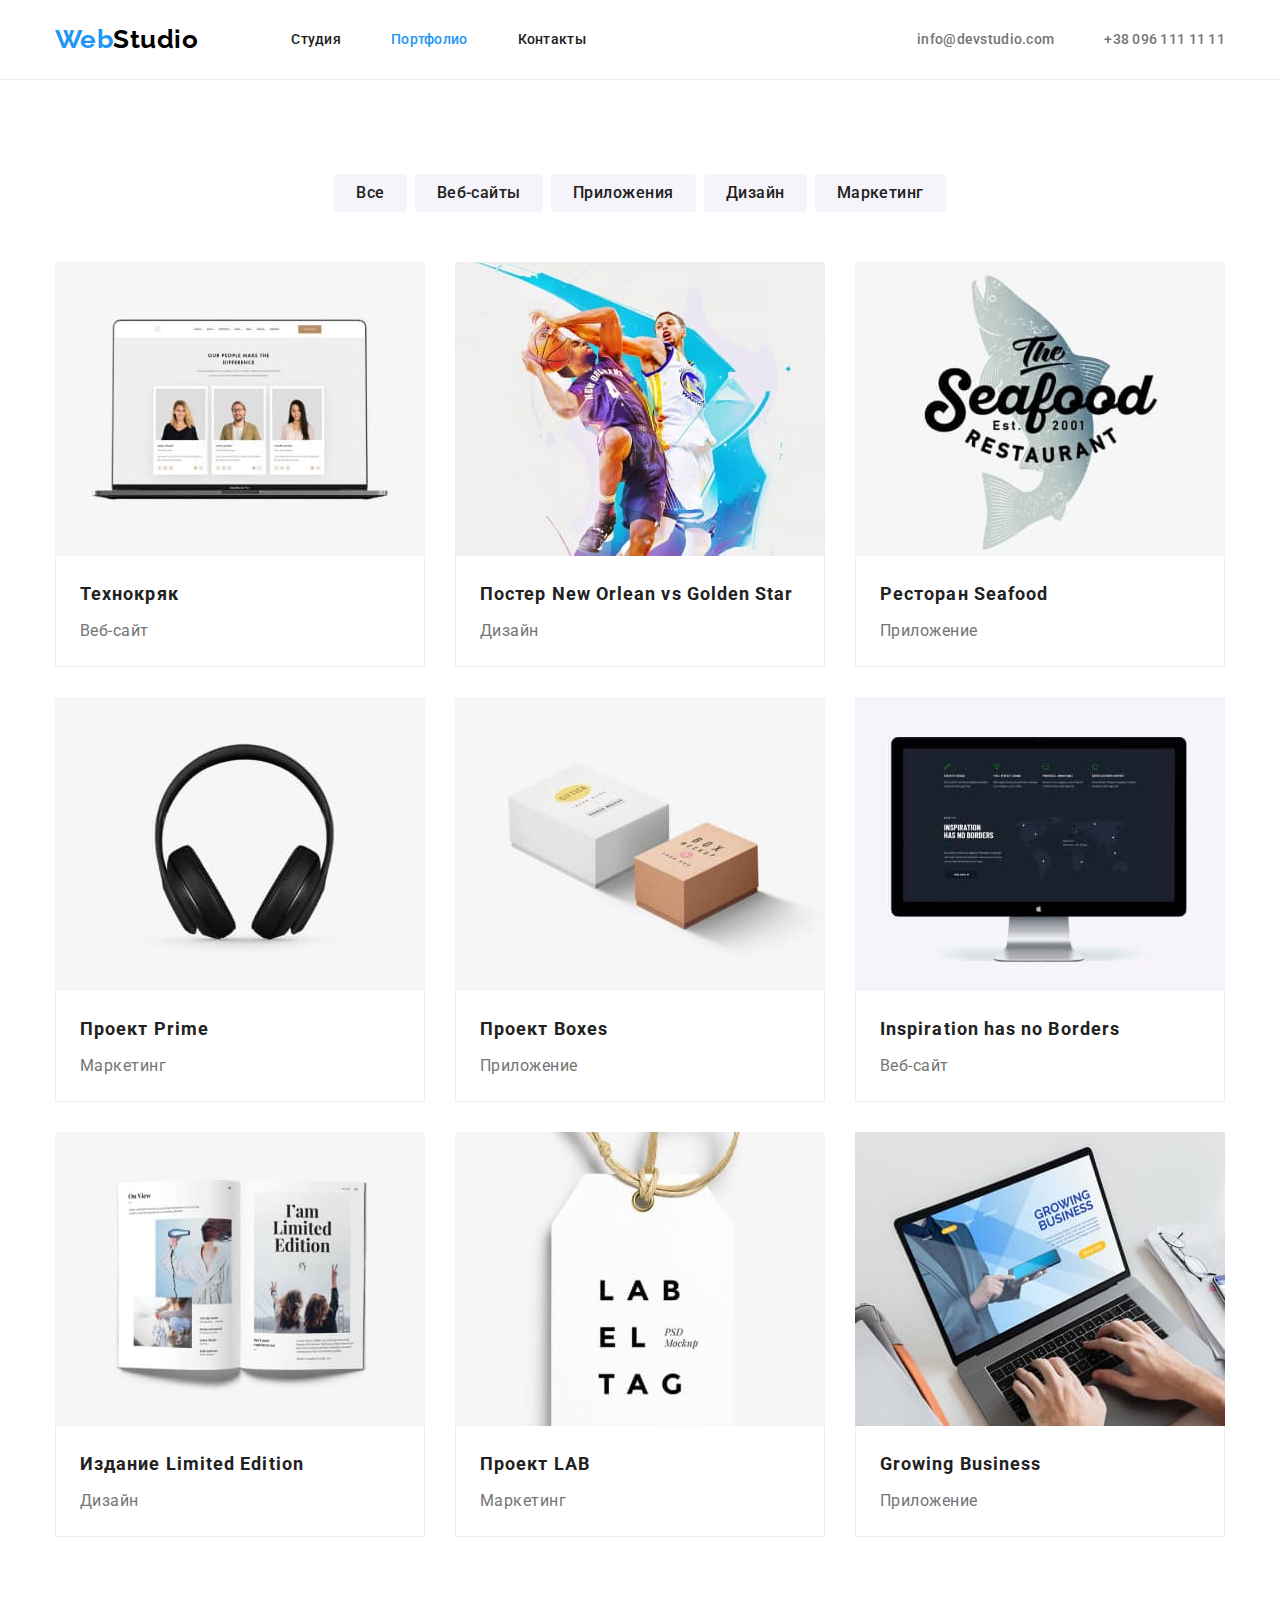
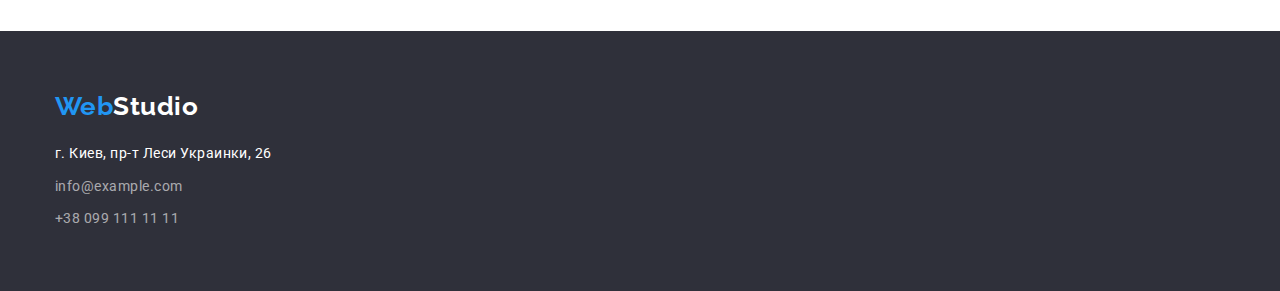
==== portfolio.html @ 63f5e920 "v0.01 Start" ====
<!DOCTYPE html>
<html lang="ru">
<head>
	<meta charset="UTF-8">
	<meta http-equiv="X-UA-Compatible" content="IE=edge">
	<meta name="viewport" content="width=device-width, initial-scale=1.0">
	<title>Портфолио</title>
	<link rel="preconnect" href="https://fonts.googleapis.com">
	<link rel="preconnect" href="https://fonts.gstatic.com" crossorigin>
	<link href="https://fonts.googleapis.com/css2?family=Raleway:wght@700&family=Roboto:wght@400;500;700;900&display=swap" rel="stylesheet">
	<link rel="stylesheet" href="https://cdnjs.cloudflare.com/ajax/libs/modern-normalize/1.0.0/modern-normalize.min.css" />
	<link rel="stylesheet" href="./css/styles.css" />
</head>
<body>

	<header class="header">
		<div class="header-wrap container">
			<nav class="nav">
				<a class="logo logo-inner" href="./index.html" lang="en">
					Web<span class="header-logo-color">Studio</span>
				</a>
				<ul class="nav-list">
					<li class="nav-item">
						<a class="nav-link" href="./index.html">
							Студия
						</a>
					</li>
					<li class="nav-item">
						<a class="nav-link current" href="./portfolio.html">
							Портфолио
						</a>
					</li>
					<li class="nav-item">
						<a class="nav-link" href="#!">
							Контакты
						</a>
					</li>
				</ul>
			</nav>
			<ul class="contacts-list">
				<li class="contacts-item">
					<a class="contacts-link" href="mailto:info@devstudio.com">
						info@devstudio.com
					</a>
				</li>
				<li class="contacts-item">
					<a class="contacts-link" href="tel:+380961111111">
						+38 096 111 11 11
					</a>
				</li>
			</ul>
		</div>
	</header>

	<main>

			<!-- Portfolio section -->
			<section class="section">
				<div class="container">
					<h1 class="visually-hidden">Наши работы</h1>
					<ul class="filter-list">
						<li class="filter-item">
							<button class="filter-btn" type="button">Все</button>
						</li>
						<li class="filter-item">
							<button class="filter-btn" type="button">Веб-сайты</button>
						</li>
						<li class="filter-item">
							<button class="filter-btn" type="button">Приложения</button>
						</li>
						<li class="filter-item">
							<button class="filter-btn" type="button">Дизайн</button>
						</li>
						<li class="filter-item">
							<button class="filter-btn" type="button">Маркетинг</button>
						</li>
					</ul>
					<ul class="portfolio-list">
						<li class="portfolio-item">
							<a class="portfolio-link" href="#!">
								<img src="./images/our-work-1.jpg" alt="наша работа" width="370" height="294">
								<div class="portfolio-text-wrap">
									<h2 class="portfolio-title">Технокряк</h2>
									<p>Веб-сайт</p>
								</div>
							</a>
						</li>
						<li class="portfolio-item">
							<a class="portfolio-link" href="#!">
								<img src="./images/our-work-2.jpg" alt="наша работа" width="370" height="294">
								<div class="portfolio-text-wrap">
									<h2 class="portfolio-title">Постер <span lang="en">New Orlean vs Golden Star</span></h2>
									<p>Дизайн</p>
								</div>
							</a>
						</li>
						<li class="portfolio-item">
							<a class="portfolio-link" href="#!">
								<img src="./images/our-work-3.jpg" alt="наша работа" width="370" height="294">
								<div class="portfolio-text-wrap">
									<h2 class="portfolio-title">Ресторан <span lang="en">Seafood</span></h2>
									<p>Приложение</p>
								</div>
							</a>
						</li>
						<li class="portfolio-item">
							<a class="portfolio-link" href="#!">
								<img src="./images/our-work-4.jpg" alt="наша работа" width="370" height="294">
								<div class="portfolio-text-wrap">
									<h2 class="portfolio-title">Проект <span lang="en">Prime</span></h2>
									<p>Маркетинг</p>
								</div>
							</a>
						</li>
						<li class="portfolio-item">
							<a class="portfolio-link" href="#!">
								<img src="./images/our-work-5.jpg" alt="наша работа" width="370" height="294">
								<div class="portfolio-text-wrap">
									<h2 class="portfolio-title">Проект <span lang="en">Boxes</span></h2>
									<p>Приложение</p>
								</div>
							</a>
						</li>
						<li class="portfolio-item">
							<a class="portfolio-link" href="#!">
								<img src="./images/our-work-6.jpg" alt="наша работа" width="370" height="294">
								<div class="portfolio-text-wrap">
									<h2 class="portfolio-title" lang="en">Inspiration has no Borders</h2>
									<p>Веб-сайт</p>
								</div>
							</a>
						</li>
						<li class="portfolio-item">
							<a class="portfolio-link" href="#!">
								<img src="./images/our-work-7.jpg" alt="наша работа" width="370" height="294">
								<div class="portfolio-text-wrap">
									<h2 class="portfolio-title">Издание <span lang="en">Limited Edition</span></h2>
									<p>Дизайн</p>
								</div>
							</a>
						</li>
						<li class="portfolio-item">
							<a class="portfolio-link" href="#!">
								<img src="./images/our-work-8.jpg" alt="наша работа" width="370" height="294">
								<div class="portfolio-text-wrap">
									<h2 class="portfolio-title">Проект <span lang="en">LAB</span></h2>
									<p>Маркетинг</p>
								</div>
							</a>
						</li>
						<li class="portfolio-item">
							<a class="portfolio-link" href="#!">
								<img src="./images/our-work-9.jpg" alt="наша работа" width="370" height="294">
								<div class="portfolio-text-wrap">
									<h2 class="portfolio-title" lang="en">Growing Business</h2>
									<p>Приложение</p>
								</div>
							</a>
						</li>
					</ul>
				</div>
			</section>
			
	</main>

	<footer class="footer">
		<div class="container">
			<a class="logo" href="./index.html" lang="en">
				Web<span class="footer-logo-color">Studio</span>
			</a>
			<address class="address">
				<ul>
					<li class="address-item">
						<a class="address-link"
							href="https://www.google.com/maps/place/%D0%B1%D1%83%D0%BB.+%D0%9B%D0%B5%D1%81%D0%B8+%D0%A3%D0%BA%D1%80%D0%B0%D0%B8%D0%BD%D0%BA%D0%B8,+26,+%D0%9A%D0%B8%D0%B5%D0%B2,+02000/@50.4265807,30.5361971,17z/data=!3m1!4b1!4m5!3m4!1s0x40d4cf0e033ecbe9:0x57a4dffefec77da0!8m2!3d50.4265807!4d30.5383858"
							rel="noopener noreferrer" target="_blank">г. Киев, пр-т Леси Украинки, 26
						</a>
					</li>
					<li class="address-item">
						<a class="address-contact" href="mailto:info@example.com">
							info@example.com
						</a>
					</li>
					<li class="address-item">
						<a class="address-contact" href="tel:+380991111111">
							+38 099 111 11 11
						</a>
					</li>
				</ul>
			</address>
		</div>
	</footer>
	
</body>
</html>
---- css/styles.css ----
/* Variable --------------------------------------------------------------------------- */

:root {
  --title-primary-color: #ffffff;
  --title-secondary-color: #212121;

  --text-primary-color: #757575;
  --text-secondary-color: #212121;
  --text-tertiary-color: #ffffff;
  --accent-color: #2196f3;

  --background-primary: #ffffff;
  --background-secondary: #2f303a;
  --background-tertiary: #f5f4fa;

  --logo-second-part-header: #000000;
  --logo-second-part-footer: #ffffff;

  --contacts-footer: rgba(255, 255, 255, 0.6);

  --header-bottom-line: #ececec;
  --background-hero-btn-hvr: #188ce8;
  --background-filter-btn: #f5f4fa;
}

/* Basic Elements ----------------------------------------------------------------- */

body {
  font-family: 'Roboto', sans-serif;
  line-height: 1.17;
  letter-spacing: 0.03em;
  color: var(--text-primary-color);

  background-color: var(--background-primary);
}

h1,
h2,
h3,
ul,
p {
  margin-top: 0;
  margin-bottom: 0;
}

a {
  text-decoration: none;
}

ul {
  padding: 0;
  list-style-type: none;
}

img {
  display: block;
  max-width: 100%;
  height: auto;
}

/* Basic Layout -------------------------------------------------------------- */

.container {
  margin-left: auto;
  margin-right: auto;
  padding-left: 15px;
  padding-right: 15px;
  width: 1200px;
}

.section {
  padding-top: 94px;
  padding-bottom: 94px;
}

.features-section {
  padding-bottom: 0;
}

.teams-section {
  background-color: var(--background-tertiary);
}

.section-title {
  margin-bottom: 50px;

  font-weight: 700;
  font-size: 36px;
  text-align: center;
  color: var(--title-secondary-color);
}

.logo {
  font-family: 'Raleway', sans-serif;
  font-weight: 700;
  font-size: 26px;
  color: var(--accent-color);
}

.logo-inner {
  padding-top: 24px;
  padding-bottom: 25px;
}

.header-logo-color {
  color: var(--logo-second-part-header);
}

.footer-logo-color {
  color: var(--logo-second-part-footer);
}

.visually-hidden {
  position: absolute;
  white-space: nowrap;
  width: 1px;
  height: 1px;
  overflow: hidden;
  border: 0;
  padding: 0;
  clip: rect(0 0 0 0);
  clip-path: inset(50%);
  margin: -1px;
}

/* Header -----------------------------------------------------------------*/

.header {
  border-bottom-width: 1px;
  border-bottom-style: solid;
  border-bottom-color: var(--header-bottom-line);
}

.header-wrap {
  display: flex;
}

.nav {
  display: flex;
  align-items: center;
}

.nav-list {
  display: flex;
  margin-left: 93px;
}

.contacts-list {
  display: flex;
  align-items: center;
  margin-left: auto;
}

.nav-item + .nav-item,
.contacts-item + .contacts-item {
  margin-left: 50px;
}

.nav-link,
.contacts-link {
  font-weight: 500;
  font-size: 14px;
  letter-spacing: 0.02em;
}

.nav-link {
  color: var(--text-secondary-color);
}

.nav-link.current {
  color: var(--accent-color);
}

.contacts-link {
  color: inherit;
}

.nav-link:hover,
.nav-link:focus,
.contacts-link:hover,
.contacts-link:focus {
  color: var(--accent-color);
}

/* Content studio ---------------------------------------------------------------------*/

.hero-section {
  padding-top: 200px;
  padding-bottom: 200px;

  text-align: center;

  background-color: var(--background-secondary);
}

.hero-title {
  margin-bottom: 30px;
  width: 59%;
  margin-right: auto;
  margin-left: auto;

  font-weight: 900;
  font-size: 44px;
  line-height: 1.36;
  letter-spacing: 0.06em;
  text-transform: uppercase;
  color: var(--title-primary-color);
}

.hero-btn {
  padding: 10px 32px;
  min-width: 200px;

  font-weight: 700;
  font-size: 16px;
  line-height: 1.87;
  letter-spacing: 0.06em;
  color: var(--text-tertiary-color);

  background-color: var(--accent-color);
  border: 1px transparent;
  border-radius: 4px;
  box-shadow: 0px 4px 4px rgba(0, 0, 0, 0.15);

  cursor: pointer;
}

.hero-btn:hover,
.hero-btn:focus {
  background-color: var(--background-hero-btn-hvr);
}

.features {
  display: flex;

  font-size: 14px;
}

.features-item {
  width: calc((100% - 90px) / 4);

  line-height: 1.71;
}

.features-item + .features-item {
  margin-left: 30px;
}

.features-title {
  margin-bottom: 10px;

  font-weight: 700;
  font-size: 14px;
  text-transform: uppercase;
  color: var(--title-secondary-color);
}

.about {
  display: flex;
}

.about-item + .about-item {
  margin-left: 30px;
}

.teams {
  display: flex;

  font-size: 16px;
  text-align: center;
}

.teams-item {
  background-color: var(--background-primary);
  border-radius: 4px;
  box-shadow: 0px 1px 3px rgba(0, 0, 0, 0.12), 0px 1px 1px rgba(0, 0, 0, 0.14),
    0px 2px 1px rgba(0, 0, 0, 0.2);
}

.teams-item + .teams-item {
  margin-left: 30px;
}

.teams-inner {
  padding-top: 30px;
  padding-bottom: 30px;
}

.teams-title {
  font-weight: 500;
  font-size: 16px;
  color: var(--title-secondary-color);
}

.teams-text {
  margin-top: 10px;
}

/* Content portfolio ---------------------------------------------------------*/

.filter-list {
  display: flex;
  justify-content: center;
  margin-bottom: 50px;
}

.filter-item + .filter-item {
  margin-left: 8px;
}

.filter-btn {
  padding: 6px 22px;

  font-weight: 500;
  font-size: 16px;
  line-height: 1.63;
  letter-spacing: 0.03em;
  color: var(--text-secondary-color);

  background-color: var(--background-filter-btn);
  border: 1px transparent;
  border-radius: 4px;

  cursor: pointer;
}

.filter-btn:hover,
.filter-btn:focus {
  color: var(--text-tertiary-color);

  background-color: var(--accent-color);
  border: 1px transparent;
  box-shadow: 0px 2px 2px rgba(0, 0, 0, 0.12), 0px 1px 2px rgba(0, 0, 0, 0.08);
}

.portfolio-list {
  display: flex;
  flex-wrap: wrap;
}

.portfolio-item {
  width: calc((100% - 60px) / 3);
}

.portfolio-item:not(:nth-child(3n)) {
  margin-right: 30px;
}

.portfolio-item:not(:nth-last-child(-n + 3)) {
  margin-bottom: 30px;
}

.portfolio-link {
  font-weight: normal;
  font-size: 16px;
  line-height: 1.87;
  color: var(--text-primary-color);
}

.portfolio-text-wrap {
  padding: 20px 24px;

  border-bottom: 1px solid #eeeeee;
  border-right: 1px solid #eeeeee;
  border-left: 1px solid #eeeeee;
}

.portfolio-title {
  margin-bottom: 4px;

  font-weight: 700;
  font-size: 18px;
  line-height: 2;
  letter-spacing: 0.06em;
  color: var(--title-secondary-color);
}

/* Footer ------------------------------------------------------------------------ */

.footer {
  padding-top: 60px;
  padding-bottom: 60px;

  background-color: var(--background-secondary);
}

.address {
  margin-top: 20px;
}

.address-item {
  font-style: normal;
  font-size: 14px;
  line-height: 1.71;
  color: inherit;
}

.address-item + .address-item {
  margin-top: 9px;
}

.address-link {
  color: var(--text-tertiary-color);
}

.address-contact {
  color: var(--contacts-footer);
}

.address-contact:hover,
.address-contact:focus,
.address-link:hover,
.address-link:focus {
  color: var(--accent-color);
}
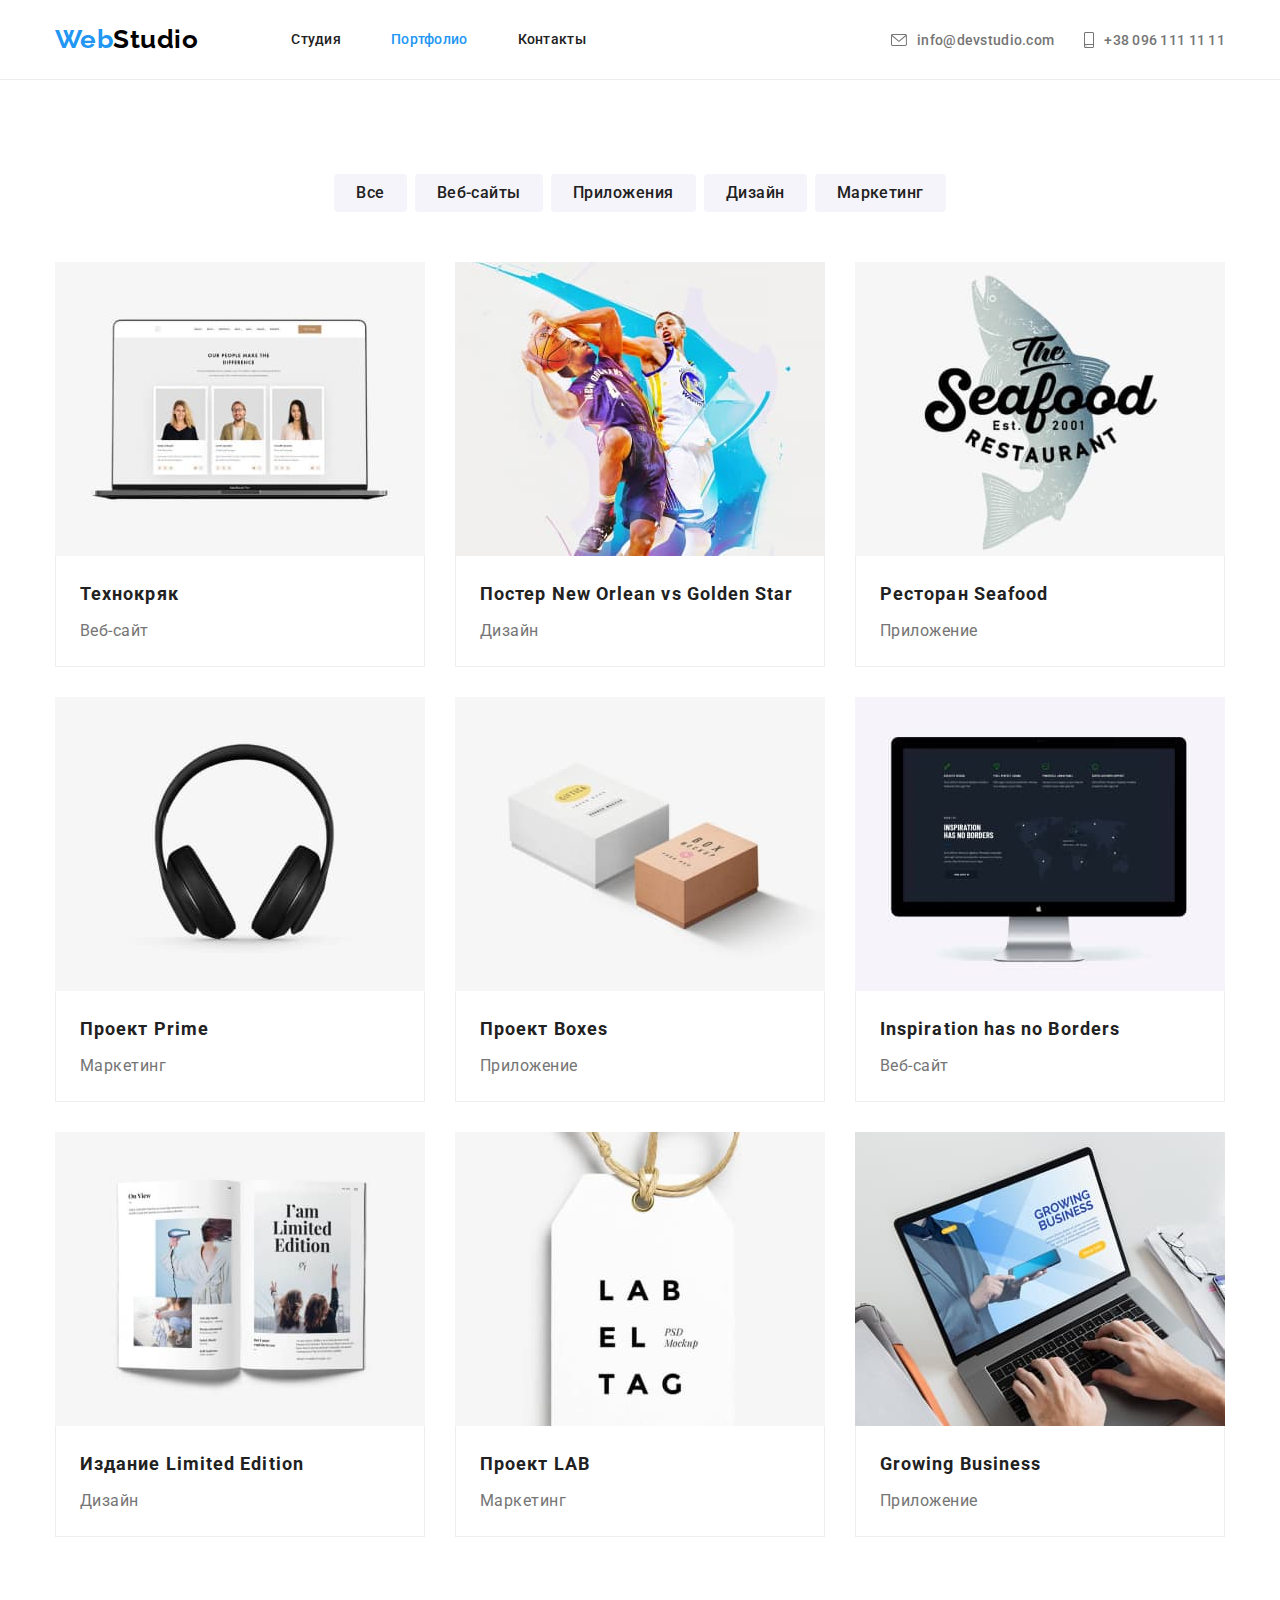
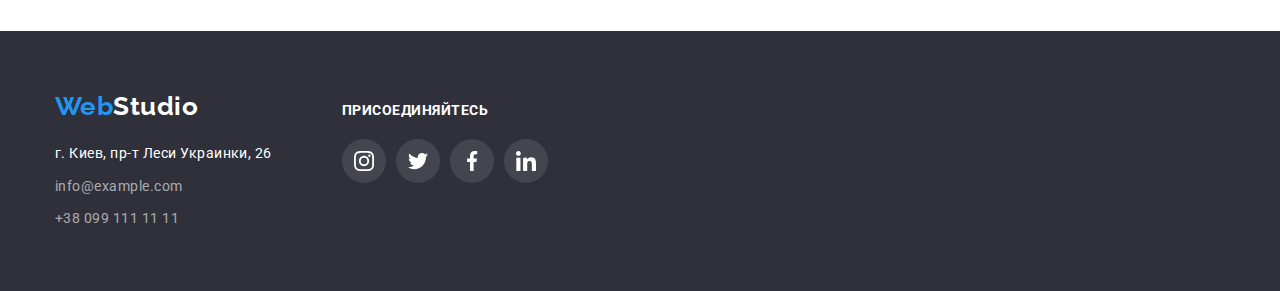
==== commit c2e1b33e: "v1.00 it`s done" ====
--- a/portfolio.html
+++ b/portfolio.html
@@ -5,10 +5,11 @@
 	<meta http-equiv="X-UA-Compatible" content="IE=edge">
 	<meta name="viewport" content="width=device-width, initial-scale=1.0">
 	<title>Портфолио</title>
+	<meta name="description" content="студия разработчик программ создать сайт приложение">
 	<link rel="preconnect" href="https://fonts.googleapis.com">
 	<link rel="preconnect" href="https://fonts.gstatic.com" crossorigin>
 	<link href="https://fonts.googleapis.com/css2?family=Raleway:wght@700&family=Roboto:wght@400;500;700;900&display=swap" rel="stylesheet">
-	<link rel="stylesheet" href="https://cdnjs.cloudflare.com/ajax/libs/modern-normalize/1.0.0/modern-normalize.min.css" />
+	<link rel="stylesheet" href="https://cdnjs.cloudflare.com/ajax/libs/modern-normalize/1.1.0/modern-normalize.min.css" />
 	<link rel="stylesheet" href="./css/styles.css" />
 </head>
 <body>
@@ -40,11 +41,17 @@
 			<ul class="contacts-list">
 				<li class="contacts-item">
 					<a class="contacts-link" href="mailto:info@devstudio.com">
+						<svg class="icon-contacts" width="16" height="12">
+							<use href="./images/icons.svg#icon-mail"></use>
+						</svg>
 						info@devstudio.com
 					</a>
 				</li>
 				<li class="contacts-item">
 					<a class="contacts-link" href="tel:+380961111111">
+						<svg class="icon-contacts" width="10" height="16">
+							<use href="./images/icons.svg#icon-telephone"></use>
+						</svg>
 						+38 096 111 11 11
 					</a>
 				</li>
@@ -164,30 +171,67 @@
 	</main>
 
 	<footer class="footer">
-		<div class="container">
-			<a class="logo" href="./index.html" lang="en">
-				Web<span class="footer-logo-color">Studio</span>
-			</a>
-			<address class="address">
-				<ul>
-					<li class="address-item">
-						<a class="address-link"
-							href="https://www.google.com/maps/place/%D0%B1%D1%83%D0%BB.+%D0%9B%D0%B5%D1%81%D0%B8+%D0%A3%D0%BA%D1%80%D0%B0%D0%B8%D0%BD%D0%BA%D0%B8,+26,+%D0%9A%D0%B8%D0%B5%D0%B2,+02000/@50.4265807,30.5361971,17z/data=!3m1!4b1!4m5!3m4!1s0x40d4cf0e033ecbe9:0x57a4dffefec77da0!8m2!3d50.4265807!4d30.5383858"
-							rel="noopener noreferrer" target="_blank">г. Киев, пр-т Леси Украинки, 26
-						</a>
-					</li>
-					<li class="address-item">
-						<a class="address-contact" href="mailto:info@example.com">
-							info@example.com
-						</a>
-					</li>
-					<li class="address-item">
-						<a class="address-contact" href="tel:+380991111111">
-							+38 099 111 11 11
+		<div class="footer-wrap container">
+			<div class="footer-adress-wrap">
+				<a class="logo" href="./index.html" lang="en">
+					Web<span class="footer-logo-color">Studio</span>
+				</a>
+				<address class="address">
+					<ul>
+						<li class="address-item">
+							<a class="address-link"
+								href="https://www.google.com/maps/place/%D0%B1%D1%83%D0%BB.+%D0%9B%D0%B5%D1%81%D0%B8+%D0%A3%D0%BA%D1%80%D0%B0%D0%B8%D0%BD%D0%BA%D0%B8,+26,+%D0%9A%D0%B8%D0%B5%D0%B2,+02000/@50.4265807,30.5361971,17z/data=!3m1!4b1!4m5!3m4!1s0x40d4cf0e033ecbe9:0x57a4dffefec77da0!8m2!3d50.4265807!4d30.5383858"
+								rel="noopener noreferrer" target="_blank">г. Киев, пр-т Леси Украинки, 26
+							</a>
+						</li>
+						<li class="address-item">
+							<a class="address-contact" href="mailto:info@example.com">
+								info@example.com
+							</a>
+						</li>
+						<li class="address-item">
+							<a class="address-contact" href="tel:+380991111111">
+								+38 099 111 11 11
+							</a>
+						</li>
+					</ul>
+				</address>
+			</div>
+			<div class="footer-socials-wrap">
+				<p class="footer-socials-text">
+					Присоединяйтесь
+				</p>
+				<ul class="socials">
+					<li class="socials-item">
+						<a class="socials-link" href="https://www.instagram.com/?hl=ru" rel="noopener noreferrer" target="_blank">
+							<svg class="icon-socials" width="20" height="20">
+								<use href="./images/icons.svg#icon-social-instagram-1"></use>
+							</svg>
+						</a>
+					</li>
+					<li class="socials-item">
+						<a class="socials-link" href="https://twitter.com/?lang=ru" rel="noopener noreferrer" target="_blank">
+							<svg class="icon-socials" width="20" height="20">
+								<use href="./images/icons.svg#icon-social-twitter-2"></use>
+							</svg>
+						</a>
+					</li>
+					<li class="socials-item">
+						<a class="socials-link" href="https://www.facebook.com/" rel="noopener noreferrer" target="_blank">
+							<svg class="icon-socials" width="20" height="20">
+								<use href="./images/icons.svg#icon-social-facebook-3"></use>
+							</svg>
+						</a>
+					</li>
+					<li class="socials-item">
+						<a class="socials-link" href="https://www.linkedin.com/" rel="noopener noreferrer" target="_blank">
+							<svg class="icon-socials" width="20" height="20">
+								<use href="./images/icons.svg#icon-social-linkedin-4"></use>
+							</svg>
 						</a>
 					</li>
 				</ul>
-			</address>
+			</div>
 		</div>
 	</footer>
 	
--- a/css/styles.css
+++ b/css/styles.css
@@ -3,24 +3,24 @@
 :root {
   --title-primary-color: #ffffff;
   --title-secondary-color: #212121;
+  --accent-color: #2196f3;
 
   --text-primary-color: #757575;
   --text-secondary-color: #212121;
   --text-tertiary-color: #ffffff;
-  --accent-color: #2196f3;
 
   --background-primary: #ffffff;
   --background-secondary: #2f303a;
   --background-tertiary: #f5f4fa;
 
+  --header-bottom-line: #ececec;
   --logo-second-part-header: #000000;
   --logo-second-part-footer: #ffffff;
-
-  --contacts-footer: rgba(255, 255, 255, 0.6);
-
-  --header-bottom-line: #ececec;
+  --icon-primary-color: #afb1b8;
   --background-hero-btn-hvr: #188ce8;
   --background-filter-btn: #f5f4fa;
+  --contacts-footer: rgba(255, 255, 255, 0.6);
+  --background-footer-social: rgba(255, 255, 255, 0.1);
 }
 
 /* Basic Elements ----------------------------------------------------------------- */
@@ -37,10 +37,12 @@
 h1,
 h2,
 h3,
+h4,
+h5,
+h6,
 ul,
 p {
-  margin-top: 0;
-  margin-bottom: 0;
+  margin: 0;
 }
 
 a {
@@ -77,7 +79,7 @@
   padding-bottom: 0;
 }
 
-.teams-section {
+.team-section {
   background-color: var(--background-tertiary);
 }
 
@@ -151,9 +153,12 @@
   margin-left: auto;
 }
 
-.nav-item + .nav-item,
+.nav-item + .nav-item {
+  margin-left: 50px;
+}
+
 .contacts-item + .contacts-item {
-  margin-left: 50px;
+  margin-left: 30px;
 }
 
 .nav-link,
@@ -164,6 +169,9 @@
 }
 
 .nav-link {
+  padding-top: 15px;
+  padding-bottom: 15px;
+
   color: var(--text-secondary-color);
 }
 
@@ -172,6 +180,11 @@
 }
 
 .contacts-link {
+  display: flex;
+  align-items: center;
+  padding-top: 15px;
+  padding-bottom: 15px;
+
   color: inherit;
 }
 
@@ -182,15 +195,33 @@
   color: var(--accent-color);
 }
 
-/* Content studio ---------------------------------------------------------------------*/
+.icon-contacts {
+  margin-right: 10px;
+  fill: currentColor;
+}
+
+/* Content studio page ---------------------------------------------------------------------*/
+
+/* ?hero section */
 
 .hero-section {
   padding-top: 200px;
   padding-bottom: 200px;
 
   text-align: center;
-
+}
+
+.overlay {
+  height: 600px;
   background-color: var(--background-secondary);
+  background-image: linear-gradient(
+      to right,
+      rgba(47, 48, 58, 0.4),
+      rgba(47, 48, 58, 0.4)
+    ),
+    url(../images/hero.jpg);
+  background-repeat: no-repeat;
+  background-position: center;
 }
 
 .hero-title {
@@ -230,6 +261,8 @@
   background-color: var(--background-hero-btn-hvr);
 }
 
+/* ?features section */
+
 .features {
   display: flex;
 
@@ -244,6 +277,10 @@
 
 .features-item + .features-item {
   margin-left: 30px;
+}
+
+.icon-features {
+  margin-bottom: 30px;
 }
 
 .features-title {
@@ -255,6 +292,8 @@
   color: var(--title-secondary-color);
 }
 
+/* ?about us section */
+
 .about {
   display: flex;
 }
@@ -263,40 +302,114 @@
   margin-left: 30px;
 }
 
-.teams {
+/* ?Our team section */
+
+.team {
   display: flex;
 
   font-size: 16px;
   text-align: center;
 }
 
-.teams-item {
+.team-item {
   background-color: var(--background-primary);
   border-radius: 4px;
   box-shadow: 0px 1px 3px rgba(0, 0, 0, 0.12), 0px 1px 1px rgba(0, 0, 0, 0.14),
     0px 2px 1px rgba(0, 0, 0, 0.2);
 }
 
-.teams-item + .teams-item {
+.team-item + .team-item {
   margin-left: 30px;
 }
 
-.teams-inner {
+.team-inner {
   padding-top: 30px;
+  padding-left: 32px;
   padding-bottom: 30px;
-}
-
-.teams-title {
+  padding-right: 32px;
+}
+
+.team-title {
+  margin-bottom: 10px;
+
   font-weight: 500;
   font-size: 16px;
   color: var(--title-secondary-color);
 }
 
-.teams-text {
-  margin-top: 10px;
-}
-
-/* Content portfolio ---------------------------------------------------------*/
+.team-text {
+  margin-bottom: 16px;
+}
+
+.team-socials {
+  display: flex;
+}
+
+.team-socials-item + .team-socials-item {
+  margin-left: 10px;
+}
+
+.team-socials-link {
+  display: flex;
+  justify-content: center;
+  align-items: center;
+
+  width: 44px;
+  height: 44px;
+  border: none;
+  border-radius: 50%;
+  background-color: var(--background-primary);
+  color: var(--icon-primary-color);
+}
+
+.team-socials-link:hover,
+.team-socials-link:focus {
+  background-color: var(--accent-color);
+  color: var(--background-primary);
+}
+
+.icon-team-socials {
+  fill: currentColor;
+}
+
+/* ?Regular clients section */
+
+.clients {
+  display: flex;
+}
+
+.clients-item + .clients-item {
+  margin-left: 30px;
+}
+
+.clients-item {
+  width: calc((100% - 150px) / 6);
+}
+
+.clients-link {
+  display: flex;
+  justify-content: center;
+  align-items: center;
+  height: 92px;
+
+  color: var(--icon-primary-color);
+  border: 1px solid var(--icon-primary-color);
+  border-radius: 4px;
+}
+
+.clients-link:hover,
+.clients-link:focus {
+  color: var(--accent-color);
+  border-color: var(--accent-color);
+}
+
+.icon-clients {
+  fill: currentColor;
+}
+
+/* Content portfolio page ---------------------------------------------------------*/
+
+/* ?Portfolio section */
 
 .filter-list {
   display: flex;
@@ -350,6 +463,10 @@
   margin-bottom: 30px;
 }
 
+.portfolio-item:hover {
+  box-shadow: 1px 4px 6px rgba(0, 0, 0, 0.16), 0px 4px 4px rgba(0, 0, 0, 0.06);
+}
+
 .portfolio-link {
   font-weight: normal;
   font-size: 16px;
@@ -384,6 +501,10 @@
   background-color: var(--background-secondary);
 }
 
+.footer-wrap {
+  display: flex;
+}
+
 .address {
   margin-top: 20px;
 }
@@ -413,3 +534,48 @@
 .address-link:focus {
   color: var(--accent-color);
 }
+
+.footer-socials-wrap {
+  margin-left: 70px;
+  padding-top: 12px;
+}
+
+.footer-socials-text {
+  margin-bottom: 20px;
+
+  font-weight: 700;
+  font-size: 14px;
+  line-height: 1.14;
+  text-transform: uppercase;
+  color: var(--text-tertiary-color);
+}
+
+.socials {
+  display: flex;
+}
+
+.socials-item + .socials-item {
+  margin-left: 10px;
+}
+
+.socials-link {
+  display: flex;
+  justify-content: center;
+  align-items: center;
+
+  width: 44px;
+  height: 44px;
+  border: none;
+  border-radius: 50%;
+  background-color: var(--background-footer-social);
+  color: var(--background-primary);
+}
+
+.socials-link:hover,
+.socials-link:focus {
+  background-color: var(--accent-color);
+}
+
+.icon-socials {
+  fill: currentColor;
+}
